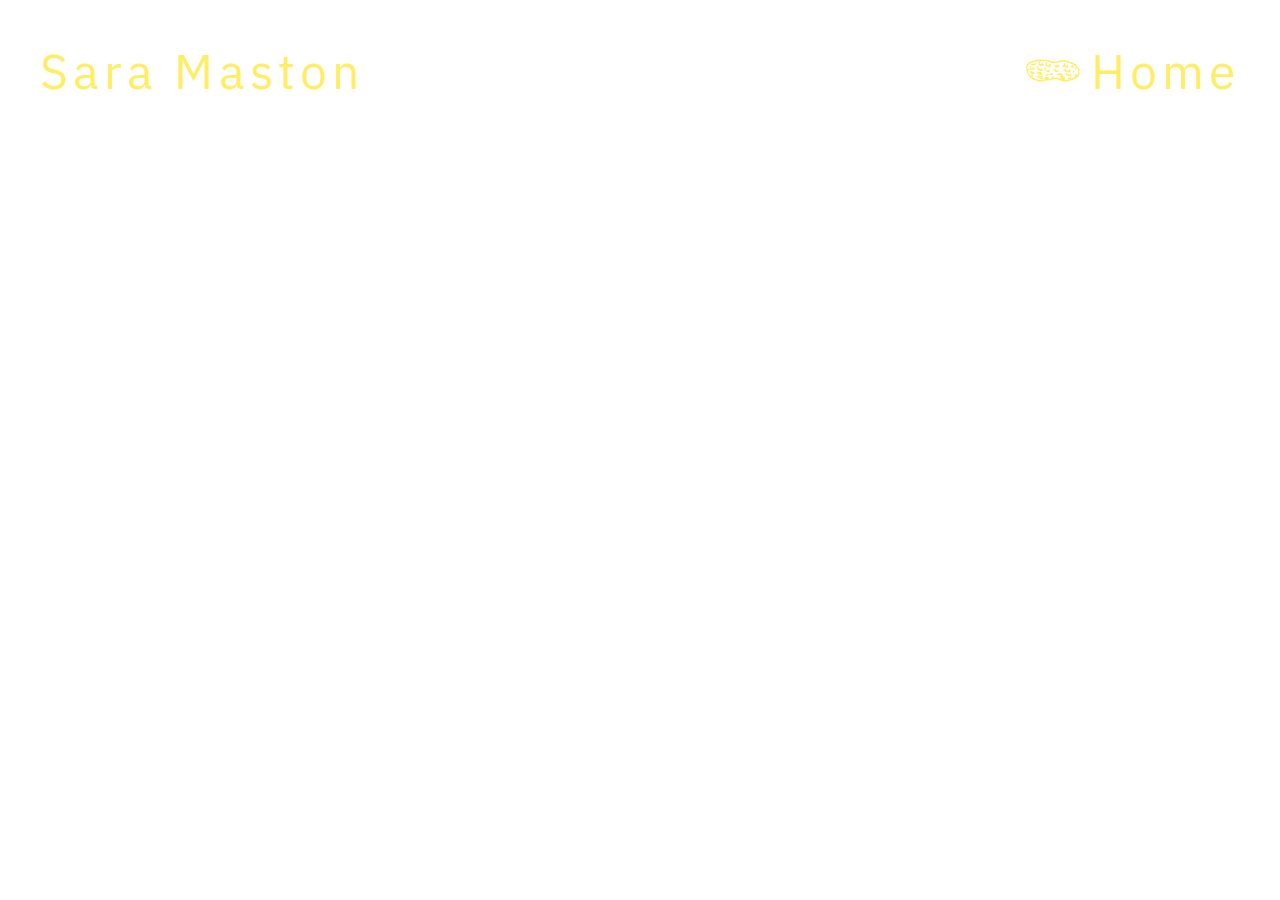
==== index.html @ ae82edc7 "open xvk link in new tab" ====
<html>
    <head>
		<title>Sara Maston</title>
		<meta charset="utf-8"/>
		<link rel="icon" type="image/png" href="favicon.ico">
        <link href="https://fonts.googleapis.com/css?family=IBM+Plex+Sans:300i,400" rel="stylesheet">
        <link rel="stylesheet" type="text/css" href="css/style.css">
        <link rel="stylesheet" type="text/css" href="css/fullpage.css">
        <script src="https://ajax.googleapis.com/ajax/libs/jquery/3.3.1/jquery.min.js"></script>
        <script type="text/javascript" src="scripts/fullpage.scrollHorizontally.min.js"></script>
        <script type="text/javascript" src="scripts/fullpage.extensions.min.js"></script>
        <script type="text/javascript" src="scripts/script.js"></script>
        <meta content="width=device-width, initial-scale=1" name="viewport" />
    </head>
    <body>
        <div class="container home-page">
            <div id="header" class="header-text">
                <span class="header-title">Sara Maston</span>
                <div class="contact-title">
                    <span>contact</span>
                </div>
                <div class="contact-menu">
                    <p>Sara Kay Maston</p>
                    <p><a target="_blank" href="mailto:saramaston@gmail.com">saramaston@gmail.com</a><br>514.967.8831</p>
                    <p><a target="_blank" href="https://www.instagram.com/malafax/">instagram</a></p>
                </div>
            </div>
            <div id="navigation" class="flex flex-vertical header-text">
                <a href="#work">Work</a>
                <a href="#publications">Publications</a>
                <a href="#exhibitions">Exhibitions</a>
                <a href="#profile">Profile</a>
                <a href="#contact" id="mobile-contact-link">Contact</a>
                <a href="http://xvk.space/" target="_blank">XVK</a>
                <a class="active" href="#home">Home</a>
            </div>
            <div id="mobile-menu" class="flex flex-vertical header-text nohover">
                <h1 class="mobile-menu-title">Sara Maston</h1>
                <a href="#work" class="active">Work</a>
                <a href="#publications" class="">Publications</a>
                <a href="#exhibitions" class="">Exhibitions</a>
                <a href="#profile" class="">Profile</a>
                <a href="#contact" id="mobile-contact-link" class="">Contact</a>
                <a href="http://xvk.space/" target="_blank">XVK</a>
                <a class="" href="#home">Home</a>
                <span class="mobile-menu-contact-header">Contact</span>
                <span>Sara Kay Maston</span>
                <a target="_blank" href="mailto:saramaston@gmail.com" class="contact-link">saramaston@gmail.com</a>
                <a target="_blank" href="https://www.instagram.com/malafax/" class="contact-link">instagram</a>
            </div>         
            <div id="home" class="page grid active"></div>        
            <script type="text/javascript">
                var randomSelector = Math.floor((Math.random() * 3) + 1);
                document.getElementById("home").classList += ` background${randomSelector}`;
            </script>
            <div id="work" class="page grid">
                <div class="project-1 right-align">
                    <a href="#project1">
                        <img class="project-image portrait" alt="Eyes that see in the dark" src="css/images/projects/01/01_Project_Main.jpg">
                        <span class="project-overlay-title">Eyes that see in the dark</span>
                    </a>
                </div>
                <div class="project-2">
                    <a href="#project2">
                        <img class="project-image box" alt="Afterlife" src="css/images/projects/02/02_Project_Main.jpg">
                        <span class="project-overlay-title">Afterlife</span>
                    </a>
                </div>
                <div class="project-3">
                    <a href="#project3">
                        <img class="project-image portrait" alt="Mother" src="css/images/projects/03/03_Project_Main.jpg">
                        <span class="project-overlay-title">Mother</span>
                    </a>
                </div>
                <div class="project-4 right-align">
                    <a href="#project4">
                        <img class="project-image portrait" alt="Crow" src="css/images/projects/04/04_Project_Main.jpg">
                        <span class="project-overlay-title">Crow</span>
                    </a>
                </div>
                <div class="project-5 right-align">
                    <a href="#project5">
                        <img class="project-image box" alt="Private Life of Arthropod" src="css/images/projects/05/05_Project_MAIN.jpg">
                        <span class="project-overlay-title">Private Life of Arthropod</span>
                    </a>
                </div>
                <div class="project-6">
                    <a href="#project6">
                        <img class="project-image portrait" alt="Life Within Life" src="css/images/projects/06/06_Project_Main.jpg">
                        <span class="project-overlay-title">Life Within Life</span>
                    </a>
                </div>
                <div class="project-7">
                    <a href="#project7">
                        <img class="project-image small" alt="Lotus Vessel" src="css/images/projects/07/07_Project_Main.jpg">
                        <span class="project-overlay-title">Lotus Vessel</span>
                    </a>
                </div>
            </div>
            <div id="publications" class="page grid two-column-text-image">
                <div class="text-column">
                    <h3>Catalogues + Books</h3>
                    <h4>2018</h4>
                    <p><i>Mother,</i> LooseLeaf Magazine, Amanda Low, Volume 6</p>
                    <p><i>All-girl pop band XVK start tour in Cambridge,</i> Bill Doucet, Cambridge Times</p>
                    <p><i>Roundtable Yearbook,</i> Morris Fox, Dragon Academy Roundtable Residency</p>
                    <p><i>Fertile Window,</i> York University 2018 MFA cohort, Art Metropole</p>
                    <h4>2017</h4>
                    <p><i>Fresh Paint/New Construction,</i> Michael Patten, Art Mur</p>
                    <h4>2016</h4>
                    <p><i>Analogy of The Thing Upon Which you Currently Gaze,</i> Letticia Cosbert, YTB Gallery</p>
                    <h4>2013</h4>
                    <p><i>Combine,</i> Jennifer Rassi, overseen by Dr. Anna Waclawek, FOFA Gallery</p>
                </div>
                <div class="image-column">
                    <img src="css/images/publications/pub-masto_fertile.jpg" height="600px" width="auto">
                    <p><i>Fertile Window,</i> York University 2018 MFA cohort, Art Metropole</p>
                    <img src="css/images/publications/pub-masto_cambridge001-1-2.jpg" height="600px" width="auto">
                    <p><i>All-girl pop band XVK start tour in Cambridge,</i> Bill Doucet, Cambridge Times</p>
                    <img src="css/images/publications/pub-xvk-cambridge.jpg" height="600px" width="auto">
                    <p><i>All-girl pop band XVK start tour in Cambridge,</i> Bill Doucet, Cambridge Times</p>
                    <img src="css/images/publications/pub-YTB.jpg" height="600px" width="auto">
                    <p><i>Fresh Paint/New Construction,</i> Michael Patten, Art Mur</p>
                    <img src="css/images/publications/pub-Letticia.jpg" height="600px" width="auto">
                    <p><i>Analogy of The Thing Upon Which you Currently Gaze,</i> Letticia Cosbert, YTB Gallery</p>
                    <img src="css/images/publications/pub-combine.jpg" height="600px" width="auto">
                    <p><i>Combine,</i> Jennifer Rassi, overseen by Dr. Anna Waclawek, FOFA Gallery</p>
                </div>
            </div>
            <div id="exhibitions" class="page grid two-column-text-image">
                <div class="text-column">
                    <h3>Exhibitions</h3>
                    <h4>2018</h4>
                    <p><i>╰(*8:8:8*)╯♡ “Triple Happiness”,</i> Idea | Exchange, curated by Žana Kozomora, Cambridge</p>
                    <p><i>An Observable Collapse Towards Another,</i> Xpace Cultural Centre, curated by Rowan Lynch, Toronto</p>
                    <p><i>Long Winter,</i> Tranzac Club, curated by Dorica Manuel & Tiffany Schofield, Toronto</p>
                    <p><i>An Animal Among Animals,</i> Special Projects Gallery York University, Toronto</p>
                    <p><i>真实的人生 Life Of The True,</i> Martin Goya Business, curated by Cheng Ran, Hangzhou</p>
                    <p><i>Encountering of Picture Plans,</i> Allison Milne, curated by Michel Daignault, Toronto</p>
                    <h4>2017</h4>
                    <p><i>Fresh Paint/New Construction,</i> curated by Michael Patten, Art Mur, Montreal</p>
                    <p><i>Y+XVK,</i> curated by Tiffany Schofield, Y+ Contemporary, Toronto</p>
                    <p><i>XVK On Big,</i> curated by Audrey D'Astous, Jouez Participatory/Performance Art Projects, Toronto</p>
                    <p><i>༜༜༜cutecuteride8,</i> Special Projects Gallery, York University, Toronto</p>
                    <h4>2016</h4>
                    <p><i>Fresh Constructions,</i> curated by Marjan Verstappen and Humboldt Magnussen, Katzman Contemporary in collaboration with YTB Gallery, Toronto</p>
                    <h4>2015</h4>
                    <p><i>Screen,</i> curated by Daniel Paterson, Charlotte Hale Gallery, Toronto</p>
                    <h4>2014</h4>
                    <p><i>30 Under 30,</i> curated by Jane Corkin, Gardiner Museum, Toronto</p>
                    <p><i>Dialogue,</i> curated by Morris Fox, Dragon Academy, Toronto</p>
                    <h4>2013</h4>
                    <p><i>Combine,</i> curated by Jake Moore, Fofa Gallery, Montreal</p>
                    <p><i>Fine Arts Graduating Students Exhibition,</i> Curated by Tricia Middleton, VAV Gallery, Montreal</p>
                    <h4>2012</h4>
                    <p><i>High Rollers,</i> curated by Évlyne Laurin, Studio Beluga, Montreal, Quebec</p>
                    <h4>2011</h4>
                    <p><i>Am I Still in the Power of the Demon?,</i> curated by Courtenay Mayes and Emma Siemens-Adolphe, VAV Gallery, Montreal, Quebec</p>
                    <p><i>In Success We Find Failure/In Failure We Find Success,</i> curated by Sadaf Hakimian Nava and Julie Johnston, Redbird Gallery, Montreal, Quebec</p>
                    <p><i>Material Flux,</i> curated by Tracey Briscoe, Galerie Rye, Montreal</p>
                    <h4>2010</h4>
                    <p><i>Drawing the Line in Painting,</i> curated by Emma Warburton, Art Matters Festival, Montreal</p>
                    <p><i>The Box Project,</i> curated by Chloe Beaulac, ARPRIM, Montreal</p>
                </div>
                <div class="image-column">
                    <img src="css/images/exhibitions/mother-detail-1.jpg" height="600px" width="auto">
                    <img src="css/images/exhibitions/eyes-that-see-(detail).jpg" height="600px" width="auto">
                    <img src="css/images/exhibitions/eyes-that-see-in-the-dark_xpace.jpg" height="600px" width="auto">
                    <img src="css/images/exhibitions/Main-Space---September-35.jpg" height="600px" width="auto">
                    <img src="css/images/exhibitions/Main-Space---September-36.jpg" height="600px" width="auto">
                    <img src="css/images/exhibitions/Main-Space---September-37.jpg" height="600px" width="auto">
                    <img src="css/images/exhibitions/lotus_installation2.jpg" height="600px" width="auto">
                </div>
            </div>
            <div id="profile" class="page grid two-column-text-image">
                <div class="profile-description">                
                    <h3>Artist Profile</h3>
                    <p>Sara Maston is an interdisciplinary artist who explores the vantage point of animals such as insects, single-celled organisms, domestic horses, birds and rodents. Her work takes the form of ceramics, paintings, and textile installations to articulate parallel lifeworlds that are indicative of a distant ancestor’s sense of physicality or distinct rhythm of nature.  Maston holds an MFA from York University and is pursuing a degree in Information Science at UofT to develop methods of archiving and mediating ephemeral nonhuman animal knowledge. Additionally, she is a member of the Asian-pop-girl-band-artist-collective XVK, founded by Maston, Xuan Ye, and Veronique Sunatori.</p>
                </div>
                <div class="text-column profile-timeline">
                    <h3>Education</h3>
                    <h4>2018</h4>
                    <p><i>Master of Fine Arts,</i> York University</p>
                    <h4>2013</h4>
                    <p><i>Honours Bachelor of Fine Arts,</i> Art History and Studio Art, Concordia University</p>
                    <h3>Awards</h3>
                    <h4>2018</h4>
                    <p><i>Purchase Prize,</i> Schulich School of Business, York University</p>
                    <p><i>Visiting Artist in Sculpture,</i> York University</p>
                    <p><i>Fieldwork Cost Fund,</i> York University</p>
                    <p><i>Professional Development Fund,</i> CUPE 3903, York University</p>
                    <h4>2017</h4>
                    <p><i>Joseph Armand Bombardier Canada Graduate Scholarship,</i> SSHRC</p>
                    <p><i>Graduate Development Fund,</i> York University</p>
                    <h4>2017</h4>
                    <p><i>Graduate Development Fund,</i> York University</p>
                    <h4>2016</h4>
                    <p><i>York Graduate Scholarship for Media and Visual Art,</i> York University</p>
                    <h4>2013</h4>
                    <p>Concordia University Department of Ceramics Residency</p>
                    <p>Concordia University Alumni Association Grant</p>
                    <h4>2012</h4>
                    <p>Fine Arts Student Alliance Special Project Individual Grant</p>
                    <p>Carolyn and Richard Renaud Educational Bursary</p>
                    <h4>2011</h4>
                    <p><i>Summer Company Award,</i> Government of Ontario</p>
                    <h4>2010</h4>
                    <p><i>Ceramics Award,</i> Concordia University Department of Ceramics</p>
                    <h4>2009</h4>
                    <p>Canada Millennium Scholarship Foundation Excellence Award</p>
                    <h3>Professional Experience</h3>
                    <h4>2018</h4>
                    <p>Course Instructor, <i>Painting: Constructing the Human Figure,</i> Department of Visual Art, York University</p>
                    <p>Retail Associate, Art Metropole, Toronto</p>
                    <h4>2017</h4>
                    <p>Course Instructor, <i>Creating Space in Contemporary Painting,</i> Department of Visual Art, York University</p>
                    <p>Co-President, Visual Arts Graduate Student Association, York University</p>
                    <h4>2015</h4>
                    <p>Costumer, Susan Dicks & Co., Toronto</p>
                    <h4>2014</h4>
                    <p>Set Designer, Studio Artefact, Montreal</p>
                    <h4>2013</h4>
                    <p>Art Instructor, Cote St. Luc Community Centre, Montreal</p>
                    <p>Art Instructor, Visual Art Centre, Montreal</p>
                    <p>Printmaker, C60 Screenprinting, Montreal</p>
                    <p>Administrative Coordinator, Art Matters Festival, Montreal</p>
                    <h4>2011</h4>
                    <p>Mural Facilitator, Graffiti Transformation Project, Harbourfront Community Centre, Toronto</p>
                    <h4>2008</h4>
                    <p>Studio Monitor, Department of Print Media, Concordia University, Montreal</p>
                </div>
                <div class="image-column profile-image">
                    <img src="css/images/profile.jpg" height="600px" width="auto">
                </div>
            </div>
            <div id="contact" class="overlay-page"></div>
            <div class="close-project-mobile"></div>
            <div id="project-1" class="project-page project-1 page grid">
                <div class="section">
                    <div class="slide project-item">
                        <img class="item-image" alt="Eyes that see in the dark" src="css/images/projects/01/01_Eyes-that-see-in-the-dark.jpg">
                        <span class="item-description"><i>Eyes that see in the dark,</i> Oil on canvas, porcelain, 82" x 60", 2018</span>
                        <span class="project-item-counter">1/4</span>
                    </div>
                    <div class="slide project-item">
                        <img class="item-image" alt="Horse Swimming" src="css/images/projects/01/02_Horse-Swimming.jpg">
                        <span class="item-description"><i>Horse Swimming,</i> Acrylic on polyester mesh, 145" x 145", 2018</span>
                        <span class="project-item-counter">2/4</span>
                    </div>
                    <div class="slide project-item">
                        <img class="item-image" alt="Animals in Grass" src="css/images/projects/01/03_Animals-in-Grass.jpg">
                        <span class="item-description"><i>Animals in Grass,</i> Oil on canvases, 36" x 48", 2018</span>
                        <span class="project-item-counter">3/4</span>
                    </div>
                    <div class="slide project-item">
                        <img class="item-image" alt="Installation view (Garden and Horse Swimming)" src="css/images/projects/01/04_installation-view-(garden-and-horse-swiming).jpg">
                        <span class="item-description"><i>Installation view (Garden and Horse Swimming),</i> Acrylic on polyester mesh, variable dimensions, 2018</span>
                        <span class="project-item-counter">4/4</span>
                        <span class="exit-project-arrow"></span>
                    </div>
                </div>
            </div>            
            <div id="project-2" class="project-page project-2 page grid">
                <div class="section">
                    <div class="slide project-item">
                        <img class="item-image" alt="Afterlife" src="css/images/projects/02/05_afterlife.jpg">
                        <span class="item-description"><i>Afterlife,</i> Oil on paper, 22" x 30", 2013</span>
                        <span class="project-item-counter">1/2</span>
                    </div>
                    <div class="slide project-item">
                        <img class="item-image" alt="Eighteen Budgies Feasting on Millet" src="css/images/projects/02/06_Eighteen-Budgies-Feasting-on-Millet.jpg">
                        <span class="item-description"><i>Eighteen Budgies Feasting on Millet,</i> Oil on wood, 24" x 24", 2014</span>
                        <span class="project-item-counter">2/2</span>
                        <span class="exit-project-arrow"></span>
                    </div>
                </div>
            </div>         
            <div id="project-3" class="project-page project-3 page grid">
                <div class="section">
                    <div class="slide project-item">
                        <img class="item-image" alt="Mother" src="css/images/projects/03/07_Mother.jpg">
                        <span class="item-description"><i>Mother,</i> Oil on wood, bean bun, hummingbird, stoneware, 49" x 49", 2017 - 2018</span>
                        <span class="project-item-counter">1/3</span>
                    </div>
                    <div class="slide project-item">
                        <img class="item-image" alt="Installation view (facing Mother shrine)" src="css/images/projects/03/08_Installation-view-(facing-Mother-shrine).jpg">
                        <span class="item-description"><i>Installation view (facing Mother shrine),</i> Acrylic on polyester mesh, variable dimensions, 2018</span>
                        <span class="project-item-counter">2/3</span>
                    </div>
                    <div class="slide project-item">
                        <img class="item-image" alt="Mother's Day" src="css/images/projects/03/09_Mothers-Day.jpg">
                        <span class="item-description"><i>Mother's Day,</i> Oil on wood, 28" X 30", 2015</span>
                        <span class="project-item-counter">3/3</span>
                        <span class="exit-project-arrow"></span>
                    </div>
                </div>
            </div>         
            <div id="project-4" class="project-page project-4 page grid">
                <div class="section">
                    <div class="slide project-item">
                        <img class="item-image" alt="Crow" src="css/images/projects/04/10_crow.jpg">
                        <span class="item-description"><i>Crow,</i> Oil on linen, oil on linen, 48" x 71", 2017</span>
                        <span class="project-item-counter">1/3</span>
                    </div>
                    <div class="slide project-item">
                        <img class="item-image" alt="Gold Mine" src="css/images/projects/04/11_Gold-Mine.jpg">
                        <span class="item-description"><i>Gold Mine,</i> Oil on canvas, 60" x 48", 2017</span>
                        <span class="project-item-counter">2/3</span>
                    </div>
                    <div class="slide project-item">
                        <img class="item-image" alt="Leaves at Night" src="css/images/projects/04/12_leaves-at-night.jpg">
                        <span class="item-description"><i>Leaves at Night,</i> Oil on canvas, 29" x 40", 2013-2014</span>
                        <span class="project-item-counter">3/3</span>
                        <span class="exit-project-arrow"></span>
                    </div>
                </div>
            </div>         
            <div id="project-5" class="project-page project-5 page grid">
                <div class="section">
                    <div class="slide project-item">
                        <img class="item-image" alt="Private Life of Arthropod" src="css/images/projects/05/13_Private-Life-of-Arthropod.jpg">
                        <span class="item-description"><i>Private Life of Arthropod,</i> Oil on canvas, 54" x 54", 2017</span>
                        <span class="project-item-counter">1/3</span>
                    </div>
                    <div class="slide project-item">
                        <img class="item-image" alt="Garden" src="css/images/projects/05/14_garden.jpg">
                        <span class="item-description"><i>Garden,</i> Acrylic on polyester mesh, 145" x 145", 2018</span>
                        <span class="project-item-counter">2/3</span>
                    </div>
                    <div class="slide project-item">
                        <img class="item-image" alt="Birds (Shanghai)" src="css/images/projects/05/15_Birds-(Shanghai).jpg">
                        <span class="item-description"><i>Birds (Shanghai),</i> Oil on wood, 56" x 48", 2014</span>
                        <span class="project-item-counter">3/3</span>
                        <span class="exit-project-arrow"></span>
                    </div>
                </div>
            </div>         
            <div id="project-6" class="project-page project-6 page grid">
                <div class="section">
                    <div class="slide project-item">
                        <img class="item-image" alt="Life Within Life" src="css/images/projects/06/16_Life-Within-Life.jpg">
                        <span class="item-description"><i>Life Within Life,</i> Oil on canvas, 12" X 72", 2018</span>
                        <span class="project-item-counter">1/3</span>
                    </div>
                    <div class="slide project-item">
                        <img class="item-image" alt="Swan Dreaming" src="css/images/projects/06/17_Swan-Dreaming.jpg">
                        <span class="item-description"><i>Swan Dreaming,</i> Oil on canvas, 30" x 36", 2018</span>
                        <span class="project-item-counter">2/3</span>
                    </div>
                    <div class="slide project-item">
                        <img class="item-image" alt="Snake Dreaming" src="css/images/projects/06/18_snake-dreaming.jpg">
                        <span class="item-description"><i>Snake Dreaming,</i> Oil on wood, 24" x 30", 2014</span>
                        <span class="project-item-counter">3/3</span>
                        <span class="exit-project-arrow"></span>
                    </div>
                </div>
            </div>         
            <div id="project-7" class="project-page project-7 page grid">
                <div class="section">
                    <div class="slide project-item">
                        <img class="item-image" alt="Lotus Vessel" src="css/images/projects/07/19_lotus-vessel-(main-web-image).jpg">
                        <span class="item-description"><i>Lotus Vessel,</i> Stoneware, lotus seeds, porcelain clay, water, pump, plywood, 24" x 30", 2018</span>
                        <span class="project-item-counter">1/3</span>
                    </div>
                    <div class="slide project-item">
                        <img class="item-image" alt="Shrine Vessel & Lotus Vessel" src="css/images/projects/07/20_Shrine-Vessel-_-Lotus-Vessel.jpg">
                        <span class="item-description"><i>Shrine Vessel & Lotus Vessel,</i> Porcelain, stoneware, lotus seeds, water, pump, plywood, each 24" x 30", 2018</span>
                        <span class="project-item-counter">2/3</span>
                    </div>
                    <div class="slide project-item">
                        <img class="item-image" alt="Food For Ghosts" src="css/images/projects/07/21_Food-For-Ghosts.jpg">
                        <span class="item-description"><i>Food For Ghosts,</i> Porcelain, 2" x 5" x 2.5", 2013</span>
                        <span class="project-item-counter">3/3</span>
                        <span class="exit-project-arrow"></span>
                    </div>
                </div>
            </div>
        </div>        
    </body>
</html>
---- css/style.css ----
body {
    margin: 0;
    font-family: 'IBM Plex Sans', sans-serif;
}
.container {
    width: 100%;
    max-height: 100%;
}
.page.active {
    display: grid;
}
.home-page .header-text * {
    color: #ffed66;
    text-decoration: none;
}
.header-text * {
    color: #000000;
    text-decoration: none;
}
.flex {
    display: flex;
}
.flex-vertical {
    flex-direction: column;
}
.grid {
    display: grid;
}
.page, .overlay-page {
    display: none;
}
.page.grid.active {
    display: grid;
}
.page.flex.active {
    display: flex;
}

/********* HEADER / NAV *********/
h3 {
    color: #fc4562;
    letter-spacing: 2px;
}
h4 {
    color: #000000;
}
#header {
    min-width: 412px;
}
#header:hover .header-title {
    display: none;
}
#header:hover .contact-title {
    display: flex;
}

.header-text {
    font-size: 48px;
    color: #000000;
    letter-spacing: 5.1px;    
}

#header {
    position: fixed;
    top: 40px;
    left: 40px;
    z-index: 1000;
}
#header > .contact-title {
    display: none;
}
.contact-title::after {
    content: '+';
    margin-left: 40px;
    font-size: 42px;
    line-height: 64px;
}
.container.contact-page .contact-title::after {
    content: 'x';
}
.container.contact-page .header-title {
    display: none;
}
.container.contact-page .contact-title {
    display: flex !important;
}

#navigation {
    position: fixed;
    top: 40px;
    right: 40px;
    z-index: 1000;
    display: flex;
    align-items: flex-end;
}
#navigation a.active {
    display: block;
    order: 1 !important;
}

#navigation a {
    display: none;
    position: relative;
}
#navigation a:nth-child(1) {
    order: 2;
}
#navigation a:nth-child(2) {
    order: 3;
}
#navigation a:nth-child(3) {
    order: 4;
}
#navigation a:nth-child(4) {
    order: 5;
}
#navigation a:nth-child(6) {
    order: 6;
}
#navigation a:nth-child(7) {
    order: 7;
}
div#navigation:not(.nohover):hover a {
    display: block;
}

/********* HOME *********/

div#home {
    width: 100%;
    height: 100%;
    background-position: center;
    background-size: cover;
}

#home.background1 { 
    background-image: url("images/home-1.jpg");
}

#home.background2 { 
    background-image: url("images/home-2.jpg");
}

#home.background3 { 
    background-image: url("images/home-3.jpg");
}

/********* WORK *********/
#work.grid {
    grid-template-columns: repeat(8, calc(12.5% - 35px));
    grid-template-rows: 120px repeat(4, auto);
    grid-gap: 40px;
    margin: 0 auto;
    /* margin-top: 160px; */
    max-width: 1400px;
}
#work>div {
    width: 100%;
    height: auto;
    position: relative;
    cursor: pointer;
}
#work .project-1 {
    grid-row: 1;
    grid-column: 1 / span 4;
    grid-row: 2 / span 3;
    text-align: end;
}
#work .project-2 {
    grid-row: 2;
    grid-column: 5 / span 4;
}
#work .project-3 {
    grid-row: 3 / span 3;
    grid-column: 5 / span 4;
}
#work .project-4 {
    grid-row: 5 / span 2;
    grid-column: 1 / span 4;
    /* text-align: end; */
    justify-items: flex-end;
}
#work .project-5 {
    grid-row: 7 / span 2;
    grid-column: 1 / span 4;
    text-align: end;
}
#work .project-6 {
    grid-row: 7;
    grid-column: 5 / span 4;
}
#work .project-7 {
    grid-row: 6;
    grid-column: 5 / span 4;
}
img.project-image {
    width: 100%;
    height: auto;
    position: relative;
}
.project-overlay-title {
    height: 100%;
    align-content: center;
}
.project-6 .project-overlay-title {
    line-height: 30px;
}
span.project-overlay-title {
    position: absolute;
    /* top: calc(50% - 24px); */
    /* left: 0; */
    text-align: center;
    width: 100%;
    font-size: 48px;
    color: #ffed66;
    display: none;
    top: 0;
    right: 0;
    border: 0;
    left: 0;
    vertical-align: middle;
}
#work>div:hover .project-overlay-title {
    display: grid;
}
#work>div:hover img {
    opacity: 0.5;
}
@media (min-width: 800px) {
div#publications .image-column img {
    max-width: 600px;
    height: auto;
}
    
img.project-image.portrait,
img.project-image.portrait+.project-overlay-title {
    max-width: 580px;
}

img.project-image.box, 
img.project-image.box+.project-overlay-title {
    max-width: 430px;
}

img.project-image.landscape,
img.project-image.landscape+.project-overlay-title {
    max-width: 680px;
}

img.project-image.small,
img.project-image.small+.project-overlay-title {
    max-width: 250px;
}
}

.right-align a {
    position: relative;
    display: block;
    display: flex;
    align-items: flex-end;
    align-content: flex-end;
    justify-content: flex-end;
    justify-items: flex-end;
    align-self: flex-end;
}

.right-align .project-overlay-title {
    position: absolute;
    left: auto;
}

#work .project-3 .project-overlay-title {
    top: -10%;
}

/********* PROJECTS *********/

.project-page {
    //
    grid-template-columns: repeat(2, 50%);
    /* grid-template-columns: 10px auto 10px; */
    grid-template-columns:;
}
.project-item-counter {
    bottom: 50px;
    right: 50px;
    font-size: 18px;
    letter-spacing: 2.6px;
    grid-row: 3;
    grid-column: 1;
    justify-self: end;
    margin-right: 20px;
    align-self: center;
}
.project-close-button {
    position: absolute;
    top: 50px;
    right: 50px;
    z-index: 1001;
    font-size: 24px;
    cursor: pointer;
}

.slide.project-item>div {
    margin: 0 auto;
    display: grid;
    grid-template-rows: minmax(116px, 5%) auto 5%;
    position: relative;
}
.slide.project-item>div>* {
    color: #000000;
}

.item-title {
    grid-row: 1;
    align-self: end;
    font-size: 48px;
    letter-spacing: 3.8px;
    font-style: italic;
    font-weight: 100;
    margin-left: 40px;
}

.item-image {
    grid-row: 2;
    max-height: calc(100% - 0px);
    max-width: calc(100% - 40px);
    width: auto;
    align-self: center;
    justify-self: center;
}

.item-description {
    grid-row: 3;
    justify-self: center;
    font-size: 18px;
    line-height: 25.3px;
    letter-spacing: 1.4px;
    grid-column: 1;
    align-self: center;
}

.section-wrapper {
    max-width: 1400px;
    margin: 0 auto;
    position: relative;
    overflow: hidden;
}

.project-page-controls {
    display: none;
    max-width: 1400px;
    height: 100%;
    z-index: 1000000;
    position: relative;
    margin: 0 auto;
}

.container.project-page .project-page-controls {
    display: grid;
}
.fp-controlArrow {
    background: url('images/arrow.svg');
    background-size: contain;
    background-repeat: no-repeat;
    width: 90px !important;
    height: 90px !important;
    border: none !important;
}
.fp-next {
    -webkit-transform: rotate(180deg) !important;
    transform: rotate(180deg) !important;
}

span.exit-project-arrow {
    content: '';
    position: absolute;
    top: calc(50% - 38px);
    right: 14px;
    height: 90px;
    width: 90px;
    background: url('images/arrow.svg');
    background-size: contain;
    -webkit-transform: rotate(180deg);
    transform: rotate(180deg);
    cursor: pointer;
}

/********* CONTACT *********/

#contact-page {
    position: fixed;
    top: 0;
    left: 0;
    width: 100%;
    height: 100%;
    opacity: 0.7;
    background: #fff;
    z-index: 100;
}
.container.contact-page .header-text * {
    color: #fc4562;
}
div#contact-page.active {
    display: grid !important;
}
.container.contact-page #navigation {
    display: none;
}
.container.contact-page .page.active {
    pointer-events:none;
}
.contact-menu {
    top: 84px;
    position: absolute;
    display: none;
}
.container.contact-page .contact-menu {
    display: grid;
    font-size: 24px;
    margin-top: 92px
}

.contact-title {
    cursor: pointer;
}
#mobile-contact-link {
    display: none !important;
}

.home-page #navigation>a.active::before {
    background: url('images/closed-menu-peanut-yellow.svg');
    background-size: contain;
    background-repeat: no-repeat;
    width: 56px;
    margin-top: 18px;
    margin-left: 2px;
    margin-left: 2px;
    position: absolute;
}
.home-page #navigation:hover>a.active::before {
    background: url('images/open-menu-peanut-yellow.svg');
    background-size: contain;
    background-repeat: no-repeat;
    width: 52px;
    margin-top: 4px;
    margin-left: 6px;
    position: absolute;
}
@media (min-width: 800px) {    
    #navigation>a.active::before {
        content: '';
        width: 100px;
        height: 58px;
        left: -68px;
        position: absolute;
        background: url('images/closed-menu-peanut.svg');
        background-size: contain;
        background-repeat: no-repeat;
    }
}
@media (max-width: 800px) {
    h1, h2, h3, h4, h5, p {
        font-size: 1em;
    }
    #header,#navigation {
        font-size: 1em;
        display: none;
    }    
    #mobile-contact-link {
        display: block;
    }
    #navigation>a.active::before {
        content: '';
        width: 53px;
        height: 40px;
        top: -3px;
        left: -45px;
        position: absolute;
        background: url('images/closed-menu-peanut.svg');
        background-size: contain;
        background-repeat: no-repeat;
    }
    .home-page #navigation:hover>a.active::before {
        width: 33px !important;
    }
    #work.grid.active {
        display: flex;
        flex-direction:column;
        justify-items:center;
    }
    #work.grid>.project-1 {
        margin-top: 55px;
    }
    #work.grid img {        
        margin: 0 auto;
    }
    #work.grid>* {
        grid-column: 1;
        text-align:center;
    }

    .item-description {
        margin-right: 50px;
        font-size: 14px;
        align-self: end;
        margin-left: 10px;
        margin-bottom: 10px;
    }
    .project-item-counter {
        bottom: 14px;
        right: 10px;
        position: absolute;
        text-align: right;
        font-size: 14px;
    }
}
@media (max-width: 1280px) {
.two-column-text-image {
    margin: 0px 40px;
}


.text-column {
    margin-bottom: 40px;
    margin-top: 160px;
}

#profile.grid, #publications-grid, .two-column-text-image {
    grid-template-columns: 100%;
    grid-template-rows: auto;
    grid-row-gap: 40px;
}
.profile-description, .text-column {
    grid-row: 1;
    margin-top: 60px;
}
.profile-timeline {
    grid-row: 3;
    margin-top: 0px;
}
.profile-image, .image-column {
    grid-row: 2;
    justify-self: center;
}
}

@media (min-width: 1280px) {

.two-column-text-image {
    grid-template-columns: 50% 50%;
    width: 100%;
    padding-top: 160px;
}

#profile.grid, .two-column-text-image {
    grid-template-columns: 120px calc(50% - 315px) 195px 50%;
    grid-template-rows: auto;
    grid-row-gap: 40px;
}
.profile-description, .text-column {
    grid-row: 1;
    grid-column: 2;
}
.profile-timeline {
    grid-row: 2;
    grid-column: 2;
    margin-top: 0px;
}
.profile-image, .image-column {
    grid-row: 1 / span 2;
    grid-column: 4;
    justify-self: center;
}
}

.home-page #navigation>a.active::before {
    background: url('images/closed-menu-peanut-yellow.svg');
    background-size: contain;
    background-repeat: no-repeat;
}
.home-page #navigation:hover>a.active::before {
    background: url('images/open-menu-peanut-yellow.svg');
    background-size: contain;
    background-repeat: no-repeat;
}
.container:not(.home-page) #navigation:hover:not(.nohover)>a.active::before {
    background: url('images/open-menu-peanut.svg');
    background-size: contain;
    background-repeat: no-repeat;
    position: absolute;
    width: 52px;
    margin-top: 4px;
    margin-left: 6px;
}
#navigation>a.active::before {
    background: url('images/closed-menu-peanut.svg');
    background-size: contain;
    background-repeat: no-repeat;
    position: absolute;
    width: 56px;
    margin-top: 18px;
    margin-left: 2px;
    margin-left: 2px;
}
p {
    margin: 0;
    line-height: 1.8em;
    color: #000000;
}

i {
    font-weight: bold;
}
div#mobile-menu {
    display: none;
}
@media (max-width: 800px) {
    div#profile .image-column img {
    margin-top: 40px;
}
.project div#mobile-menu, .project-page div#mobile-menu {
    display: none;
}
    div#mobile-menu {
    display: flex;
    position: fixed;
    width: 100%;
    z-index: 1000;
    font-size: 24px;
    text-align: center;
    }
    div#mobile-menu>*:not(h1) {
        font-size: 20px;
    }
}

div#mobile-menu>* {
    display: none;
}

div#mobile-menu .mobile-menu-title, div#mobile-menu:not(.nohover):hover>* {
    display: block;
    cursor: pointer;
    margin: 5px 0px;
}
div#mobile-menu:not(.nohover):hover {
    height: 100%;
    background: rgba(255, 255, 255, 0.8);
}

span.mobile-menu-title {
    margin-top: 30px !important;
}
div#mobile-menu a:nth-child(2) {
    margin-top: 40px !important;
}
div#mobile-menu span:nth-child(8) {
    margin-top: 70px !important;
}

.contact-page div#contact {
    display: grid !important;
    background: rgba(255, 255, 255, 0.8);
    height: 100%;
    width: 100%;
    position: fixed;
    top: 0;
    left: 0;
}
.home-page h1.mobile-menu-title::before {
    background: url('images/closed-menu-peanut-yellow.svg');
    background-size: contain;
    background-repeat: no-repeat;
    /* position: relative; */
    /* width: 38px; */
    /* height: 37px; */
    /* top: 40px; */
    /* left: calc(50% - 180px); */
}
h1.mobile-menu-title::before {
    content: '';
    background: url('images/closed-menu-peanut.svg');
    background-size: contain;
    background-repeat: no-repeat;
    position: fixed;
    width: 42px;
    height: 58px;
    top: 22px;
    left: calc(50% - 150px);
}
#mobile-menu:not(.nohover):hover span.mobile-menu-title::before {
    background: url('images/open-menu-peanut.svg');
    background-size: contain;
    background-repeat: no-repeat;
    top: 30px;
}
.home-page #mobile-menu:not(.nohover):hover span.mobile-menu-title::before  {
    background: url('images/open-menu-peanut-yellow.svg');
    background-size: contain;
    background-repeat: no-repeat;
    top: 30px;
}
div#mobile-menu:not(.nohover):hover>* {
    color: black;
}
.image-column {
    display: grid;
    grid-row-gap: 20px;
    margin-bottom: 20px;
}
@media (max-width: 800px) {
    h1 {
        font-size: 1em;
    }

#mobile-menu:not(.nohover) h1.mobile-menu-title::before {
    background: url(images/open-menu-peanut.svg);
    background-size: contain;
    background-repeat: no-repeat;
    position: fixed;
    width: 35px;
    height: 58px;
    top: 16px;
    left: calc(50% - 144px);
}
.image-column img {
    max-width: calc(100% - 0px) !important;
    height: auto;
}
span, div, i, b {
    font-size: 1em;
}
.fp-controlArrow {
    width: 50px !important;
    height: 50px !important;
    margin-top: -14px !important;
}
.project-page>div {
    grid-column: 2;
}
    span.exit-project-arrow {
    width: 50px !important;
    height: 50px !important;
    top: calc(50% - 25px);
}

img.project-image {
    width: auto;
}
    div#work img {
    max-width: calc(100% - 20px);
}

span.mobile-menu-contact-header {
    font-weight: bold;
	padding-top: 15px;
}
div#mobile-menu .mobile-menu-title {
    margin: 15px 0 !important;
}
#mobile-menu>a:last-child, #mobile-menu>a:nth-child(10) {
    text-decoration: underline;
}
}

@media (max-width: 800px) {
    #mobile-menu>*, .home-page .header-text * {
     color:  #000000 !important;
    }

     .home-page #mobile-menu:not(.open-menu) .mobile-menu-title {
         color: #ffed66 !important;
     }
    .container.project-page #mobile-menu {
    display: none;
}

.project-page .close-project-mobile, .project .close-project-mobile {
    background: url('images/close-01.svg');
    width: 15px;
    height: 15px;
    background-size: 50%;
    background-position: center;
    background-repeat: no-repeat;
    right: 10px;
    position: fixed;
    top: 10px;
    z-index: 10000;
    padding: 10px;
    cursor: pointer;
}
    .item-image {
        grid-row: 2 / span 2;
    }

.slide.project-item>div {
    grid-template-rows: 20px 100px auto 80px;
}
.fp-controlArrow, .exit-project-arrow {
    display: none !important;
}
.fp-slide.fp-table {
    display: block !important;
}
.fp-tableCell {
    height: 100% !important;
}
.section.fp-section.active {
    height: auto !important;
}
.item-description {
    grid-row: 4;
}
}
@media (max-width: 350px) {
    #mobile-menu {
        font-size: 16px !important;
    }
    #mobile-menu:not(.nohover) h1.mobile-menu-title::before {
        left: calc(50% - 116px);
        width: 30px;
        top: 12px;
    }
    h1.mobile-menu-title::before{
        left: calc(50% - 124px);
        top: 17px;
        width: 40px;
    }
}
div#exhibitions .image-column img {
    max-width: 525px;
    height: auto;
}
---- css/fullpage.css ----
/*!
 * fullPage 3.0.2
 * https://github.com/alvarotrigo/fullPage.js
 *
 * @license GPLv3 for open source use only
 * or Fullpage Commercial License for commercial use
 * http://alvarotrigo.com/fullPage/pricing/
 *
 * Copyright (C) 2018 http://alvarotrigo.com/fullPage - A project by Alvaro Trigo
 */
html.fp-enabled,
.fp-enabled body {
    margin: 0;
    padding: 0;
    overflow:hidden;

    /*Avoid flicker on slides transitions for mobile phones #336 */
    -webkit-tap-highlight-color: rgba(0,0,0,0);
}
.fp-section {
    position: relative;
    -webkit-box-sizing: border-box; /* Safari<=5 Android<=3 */
    -moz-box-sizing: border-box; /* <=28 */
    box-sizing: border-box;
}
.fp-slide {
    float: left;
}
.fp-slide, .fp-slidesContainer {
    height: 100%;
    display: block;
}
.fp-slides {
    z-index:1;
    height: 100%;
    overflow: hidden;
    position: relative;
    -webkit-transition: all 0.3s ease-out; /* Safari<=6 Android<=4.3 */
    transition: all 0.3s ease-out;
}
.fp-section.fp-table, .fp-slide.fp-table {
    display: table;
    table-layout:fixed;
    width: 100%;
}
.fp-tableCell {
    display: table-cell;
    vertical-align: middle;
    width: 100%;
    height: 100%;
}
.fp-slidesContainer {
    float: left;
    position: relative;
}
.fp-controlArrow {
    -webkit-user-select: none; /* webkit (safari, chrome) browsers */
    -moz-user-select: none; /* mozilla browsers */
    -khtml-user-select: none; /* webkit (konqueror) browsers */
    -ms-user-select: none; /* IE10+ */
    position: absolute;
    z-index: 4;
    top: calc(50% - 10px);
    cursor: pointer;
    width: 0;
    height: 0;
    border-style: solid;
    margin-top: -38px;
    -webkit-transform: translate3d(0,0,0);
    -ms-transform: translate3d(0,0,0);
    transform: translate3d(0,0,0);
}
.fp-controlArrow.fp-prev {
    left: 15px;
    width: 0;
    border-width: 38.5px 34px 38.5px 0;
    border-color: transparent #000 transparent transparent;
}
.fp-controlArrow.fp-next {
    right: 15px;
    border-width: 38.5px 0 38.5px 34px;
    border-color: transparent transparent transparent #000;
    color: black;
}
.fp-scrollable {
    overflow: hidden;
    position: relative;
}
.fp-scroller{
    overflow: hidden;
}
.iScrollIndicator{
    border: 0 !important;
}
.fp-notransition {
    -webkit-transition: none !important;
    transition: none !important;
}
#fp-nav {
    position: fixed;
    z-index: 100;
    margin-top: -32px;
    top: 50%;
    opacity: 1;
    -webkit-transform: translate3d(0,0,0);
}
#fp-nav.fp-right {
    right: 17px;
}
#fp-nav.fp-left {
    left: 17px;
}
.fp-slidesNav{
    position: absolute;
    z-index: 4;
    opacity: 1;
    -webkit-transform: translate3d(0,0,0);
    -ms-transform: translate3d(0,0,0);
    transform: translate3d(0,0,0);
    left: 0 !important;
    right: 0;
    margin: 0 auto !important;
}
.fp-slidesNav.fp-bottom {
    bottom: 17px;
}
.fp-slidesNav.fp-top {
    top: 17px;
}
#fp-nav ul,
.fp-slidesNav ul {
  margin: 0;
  padding: 0;
}
#fp-nav ul li,
.fp-slidesNav ul li {
    display: block;
    width: 14px;
    height: 13px;
    margin: 7px;
    position:relative;
}
.fp-slidesNav ul li {
    display: inline-block;
}
#fp-nav ul li a,
.fp-slidesNav ul li a {
    display: block;
    position: relative;
    z-index: 1;
    width: 100%;
    height: 100%;
    cursor: pointer;
    text-decoration: none;
}
#fp-nav ul li a.active span,
.fp-slidesNav ul li a.active span,
#fp-nav ul li:hover a.active span,
.fp-slidesNav ul li:hover a.active span{
    height: 12px;
    width: 12px;
    margin: -6px 0 0 -6px;
    border-radius: 100%;
 }
#fp-nav ul li a span,
.fp-slidesNav ul li a span {
    border-radius: 50%;
    position: absolute;
    z-index: 1;
    height: 4px;
    width: 4px;
    border: 0;
    background: #333;
    left: 50%;
    top: 50%;
    margin: -2px 0 0 -2px;
    -webkit-transition: all 0.1s ease-in-out;
    -moz-transition: all 0.1s ease-in-out;
    -o-transition: all 0.1s ease-in-out;
    transition: all 0.1s ease-in-out;
}
#fp-nav ul li:hover a span,
.fp-slidesNav ul li:hover a span{
    width: 10px;
    height: 10px;
    margin: -5px 0px 0px -5px;
}
#fp-nav ul li .fp-tooltip {
    position: absolute;
    top: -2px;
    color: #fff;
    font-size: 14px;
    font-family: arial, helvetica, sans-serif;
    white-space: nowrap;
    max-width: 220px;
    overflow: hidden;
    display: block;
    opacity: 0;
    width: 0;
    cursor: pointer;
}
#fp-nav ul li:hover .fp-tooltip,
#fp-nav.fp-show-active a.active + .fp-tooltip {
    -webkit-transition: opacity 0.2s ease-in;
    transition: opacity 0.2s ease-in;
    width: auto;
    opacity: 1;
}
#fp-nav ul li .fp-tooltip.fp-right {
    right: 20px;
}
#fp-nav ul li .fp-tooltip.fp-left {
    left: 20px;
}
.fp-auto-height.fp-section,
.fp-auto-height .fp-slide,
.fp-auto-height .fp-tableCell{
    height: auto !important;
}

.fp-responsive .fp-auto-height-responsive.fp-section,
.fp-responsive .fp-auto-height-responsive .fp-slide,
.fp-responsive .fp-auto-height-responsive .fp-tableCell {
    height: auto !important;
}
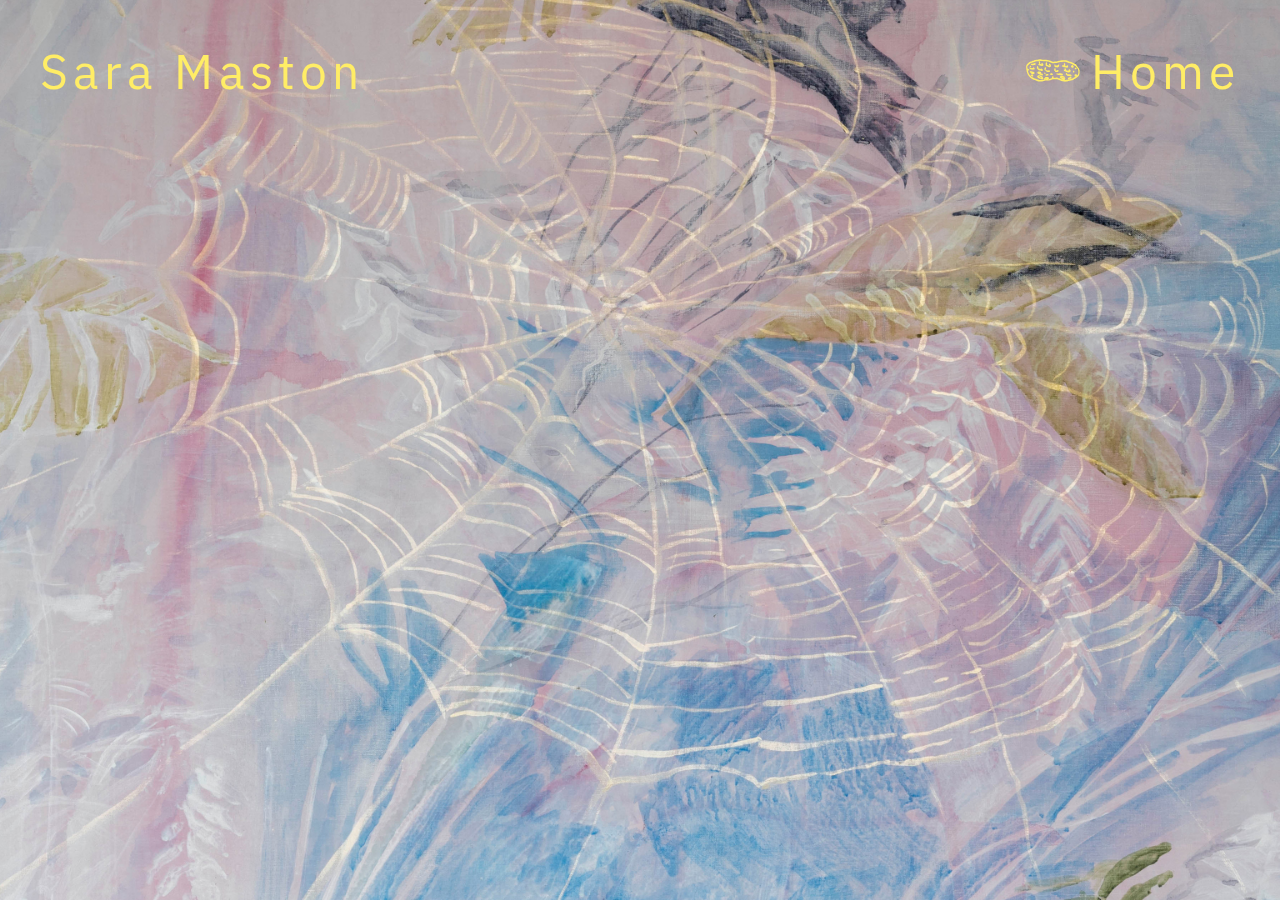
==== commit c2d7d233: "added worms eye view link" ====
--- a/index.html
+++ b/index.html
@@ -32,6 +32,7 @@
                 <a href="#profile">Profile</a>
                 <a href="#contact" id="mobile-contact-link">Contact</a>
                 <a href="http://xvk.space/" target="_blank">XVK</a>
+                <a href="https://olcatsy.github.io/worms-eye-view/" target="_blank">Worm's Eye View</a>
                 <a class="active" href="#home">Home</a>
             </div>
             <div id="mobile-menu" class="flex flex-vertical header-text nohover">
@@ -42,6 +43,7 @@
                 <a href="#profile" class="">Profile</a>
                 <a href="#contact" id="mobile-contact-link" class="">Contact</a>
                 <a href="http://xvk.space/" target="_blank">XVK</a>
+                <a href="https://olcatsy.github.io/worms-eye-view/" target="_blank">Worm's Eye View</a>
                 <a class="" href="#home">Home</a>
                 <span class="mobile-menu-contact-header">Contact</span>
                 <span>Sara Kay Maston</span>
--- a/css/style.css
+++ b/css/style.css
@@ -275,22 +275,40 @@
 
 /********* PROJECTS *********/
 
-.project-page {
-    //
-    grid-template-columns: repeat(2, 50%);
-    /* grid-template-columns: 10px auto 10px; */
-    grid-template-columns:;
-}
+@media (min-width: 800px) {
+	
+.project-item-counter {
+    grid-row: 3;
+    grid-column: 1;
+    justify-self: end;
+    margin-right: 20px;
+    align-self: center;
+    position: relative !important;
+    bottom: 0px !important;
+    right: 50px !important;
+}
+
+.slide.project-item>div {
+    grid-template-rows: minmax(116px, 5%) auto 5% !important;
+}
+
+.item-image {
+    height: calc(100% - 40px) !important;
+}
+
+.item-description {
+    grid-column: 1;
+	align-self: center;
+}
+
+}
+
 .project-item-counter {
     bottom: 50px;
     right: 50px;
     font-size: 18px;
     letter-spacing: 2.6px;
-    grid-row: 3;
-    grid-column: 1;
-    justify-self: end;
-    margin-right: 20px;
-    align-self: center;
+	position: absolute;
 }
 .project-close-button {
     position: absolute;
@@ -304,7 +322,7 @@
 .slide.project-item>div {
     margin: 0 auto;
     display: grid;
-    grid-template-rows: minmax(116px, 5%) auto 5%;
+    grid-template-rows: 100px auto 100px 30px;
     position: relative;
 }
 .slide.project-item>div>* {
@@ -323,7 +341,7 @@
 
 .item-image {
     grid-row: 2;
-    max-height: calc(100% - 0px);
+    max-height: calc(100% - 40px);
     max-width: calc(100% - 40px);
     width: auto;
     align-self: center;
@@ -336,8 +354,6 @@
     font-size: 18px;
     line-height: 25.3px;
     letter-spacing: 1.4px;
-    grid-column: 1;
-    align-self: center;
 }
 
 .section-wrapper {
@@ -798,6 +814,7 @@
     grid-template-rows: 20px 100px auto 80px;
 }
 .fp-controlArrow, .exit-project-arrow {
+
     display: none !important;
 }
 .fp-slide.fp-table {
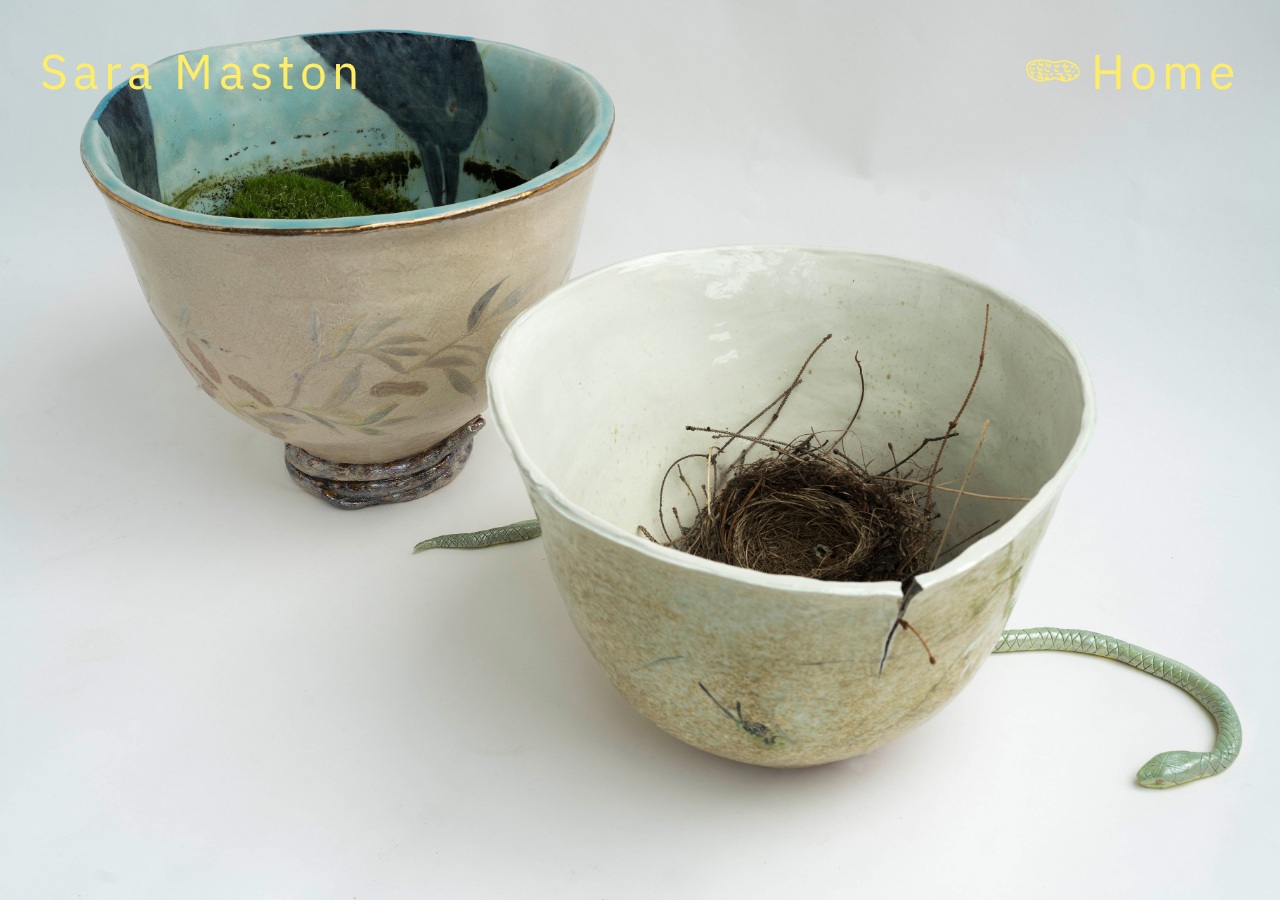
==== commit ad013670: "added wev project subfolder" ====
--- a/index.html
+++ b/index.html
@@ -32,7 +32,7 @@
                 <a href="#profile">Profile</a>
                 <a href="#contact" id="mobile-contact-link">Contact</a>
                 <a href="http://xvk.space/" target="_blank">XVK</a>
-                <a href="https://olcatsy.github.io/worms-eye-view/" target="_blank">Worm's Eye View</a>
+                <a href="./worms-eye-view/" target="_blank">Worm's Eye View</a>
                 <a class="active" href="#home">Home</a>
             </div>
             <div id="mobile-menu" class="flex flex-vertical header-text nohover">
@@ -43,7 +43,7 @@
                 <a href="#profile" class="">Profile</a>
                 <a href="#contact" id="mobile-contact-link" class="">Contact</a>
                 <a href="http://xvk.space/" target="_blank">XVK</a>
-                <a href="https://olcatsy.github.io/worms-eye-view/" target="_blank">Worm's Eye View</a>
+                <a href="./worms-eye-view/" target="_blank">Worm's Eye View</a>
                 <a class="" href="#home">Home</a>
                 <span class="mobile-menu-contact-header">Contact</span>
                 <span>Sara Kay Maston</span>
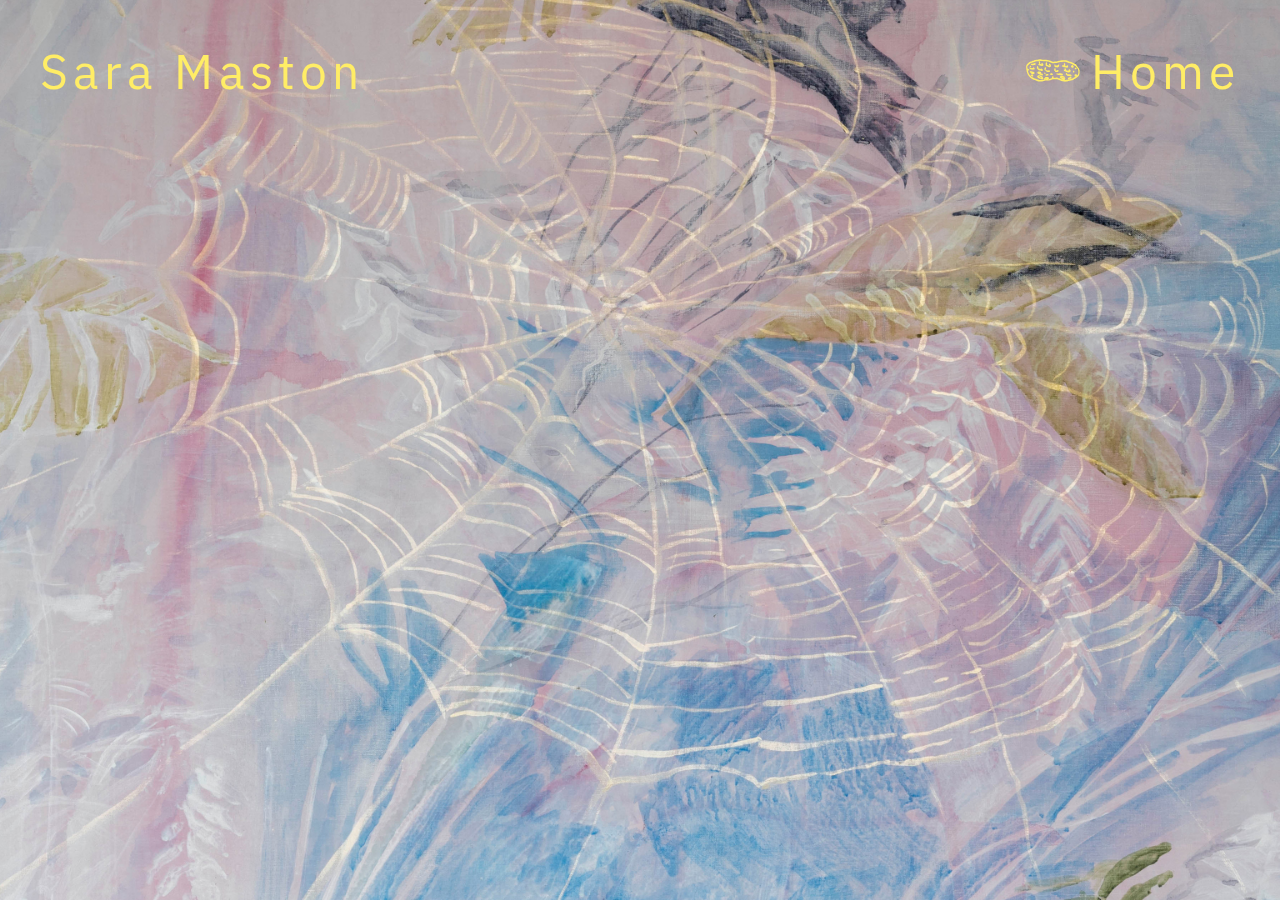
==== commit 9ce7f9dd: "removed a dead link pointing to an image that doesn't exist, hopefully this fixes the loading issue" ====
(no text change in the page or its own stylesheets)
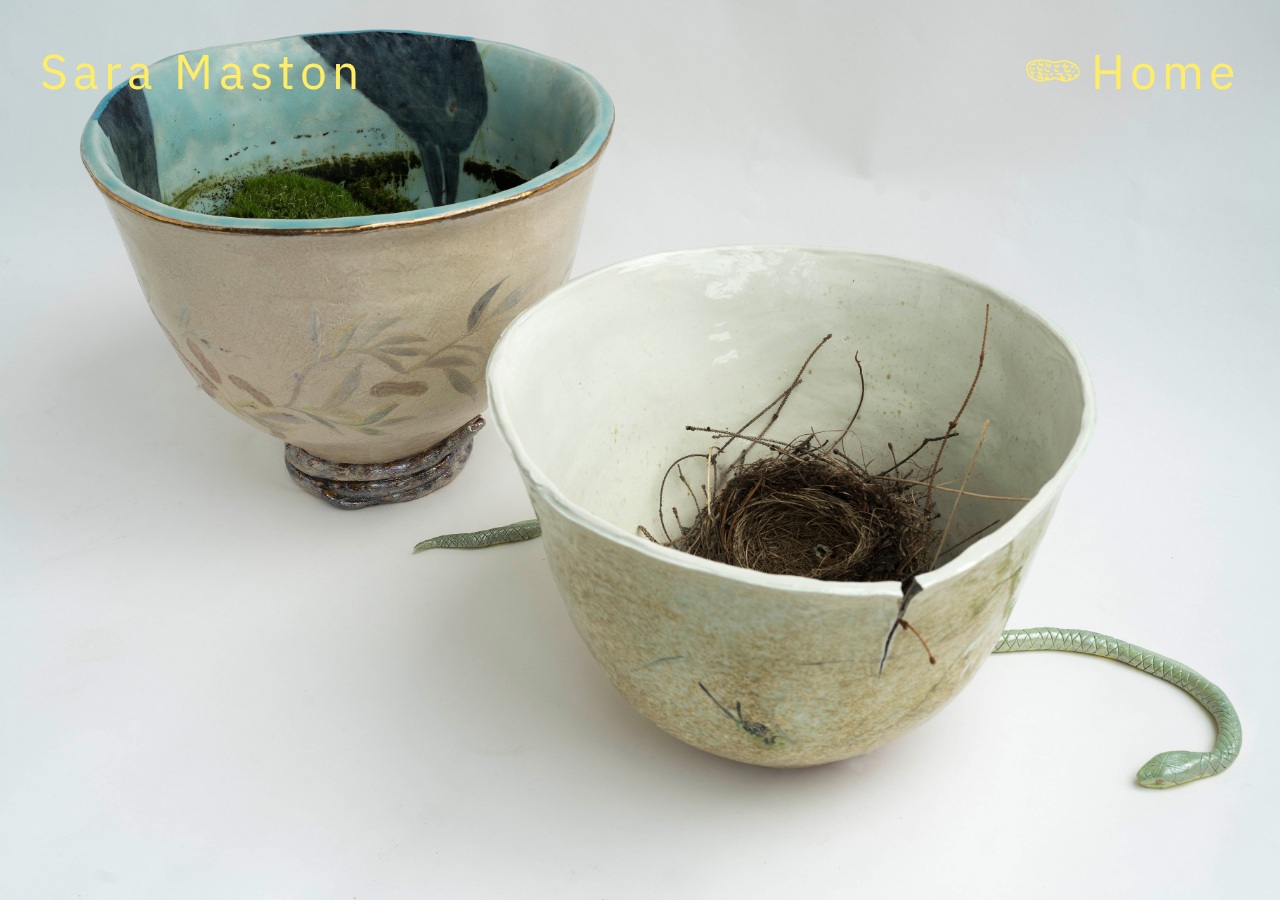
==== commit 61ede182: "Update index.html" ====
--- a/index.html
+++ b/index.html
@@ -31,7 +31,7 @@
                 <a href="#exhibitions">Exhibitions</a>
                 <a href="#profile">Profile</a>
                 <a href="#contact" id="mobile-contact-link">Contact</a>
-                <a href="http://xvk.space/" target="_blank">XVK</a>
+                <a href="https://tacla.ca/portfolio/xvk/" target="_blank">XVK</a>
                 <a href="./worms-eye-view/" target="_blank">Worm's Eye View</a>
                 <a class="active" href="#home">Home</a>
             </div>
@@ -98,6 +98,12 @@
                         <span class="project-overlay-title">Lotus Vessel</span>
                     </a>
                 </div>
+                <div class="project-8">
+                    <a href="./worms-eye-view/" target="_blank">
+                        <img class="project-image landscape" alt="Worm's Eye View" src="worms-eye-view/assets/objects/object_b_12.gif">
+                        <span class="project-overlay-title">Worm's Eve View</span>
+                    </a>
+                </div>
             </div>
             <div id="publications" class="page grid two-column-text-image">
                 <div class="text-column">
@@ -379,4 +385,4 @@
             </div>
         </div>        
     </body>
-</html>+</html>
--- a/css/style.css
+++ b/css/style.css
@@ -181,7 +181,7 @@
     justify-items: flex-end;
 }
 #work .project-5 {
-    grid-row: 7 / span 2;
+    grid-row: 7 / span 3;
     grid-column: 1 / span 4;
     text-align: end;
 }
@@ -192,6 +192,10 @@
 #work .project-7 {
     grid-row: 6;
     grid-column: 5 / span 4;
+}
+#work .project-8 {
+    grid-row: 8;
+    grid-column: 5 / span 3;
 }
 img.project-image {
     width: 100%;
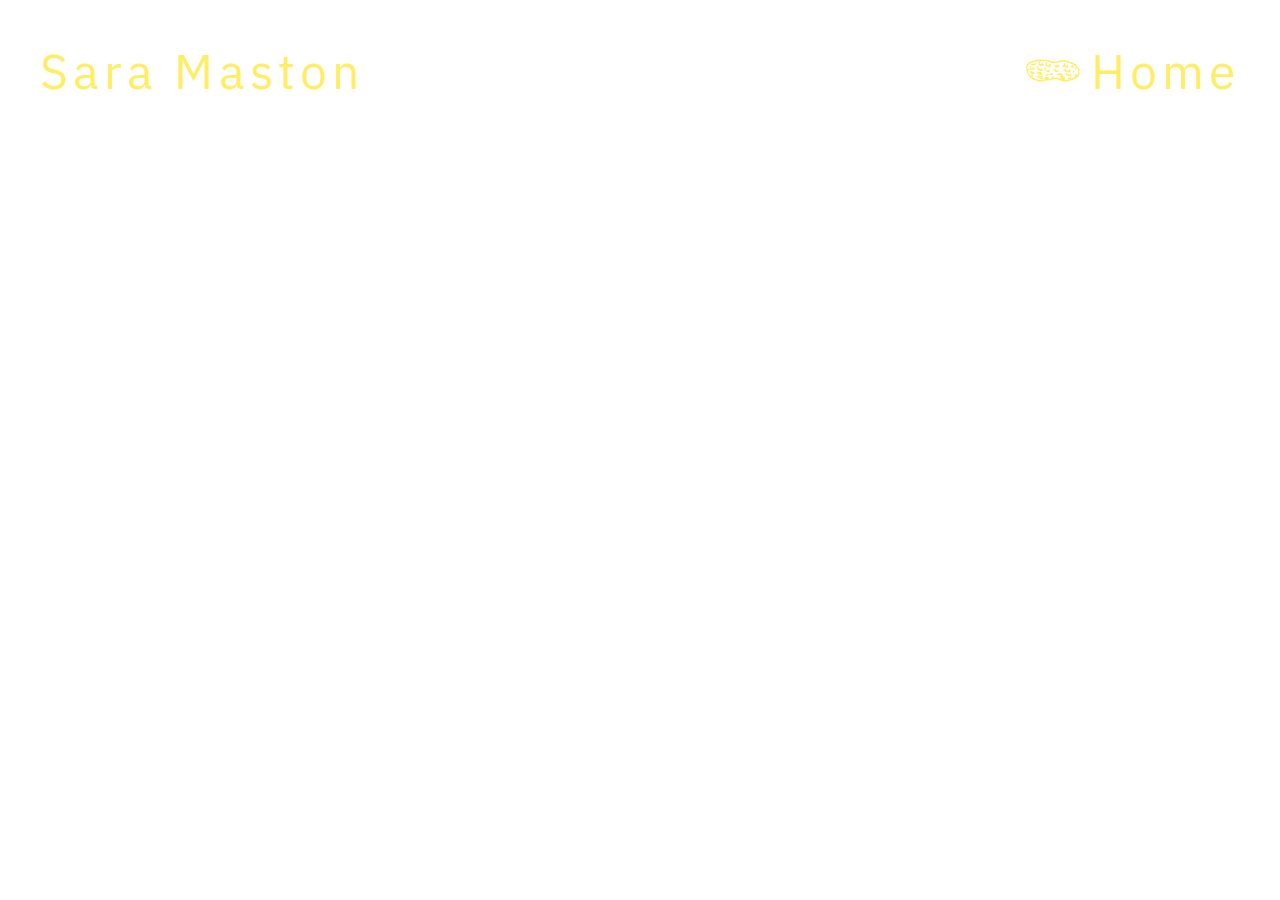
==== commit a1c418f5: "Update index.html" ====
--- a/index.html
+++ b/index.html
@@ -1,6 +1,6 @@
 <html>
     <head>
-		<title>Sara Maston</title>
+		<title>SK Maston</title>
 		<meta charset="utf-8"/>
 		<link rel="icon" type="image/png" href="favicon.ico">
         <link href="https://fonts.googleapis.com/css?family=IBM+Plex+Sans:300i,400" rel="stylesheet">
